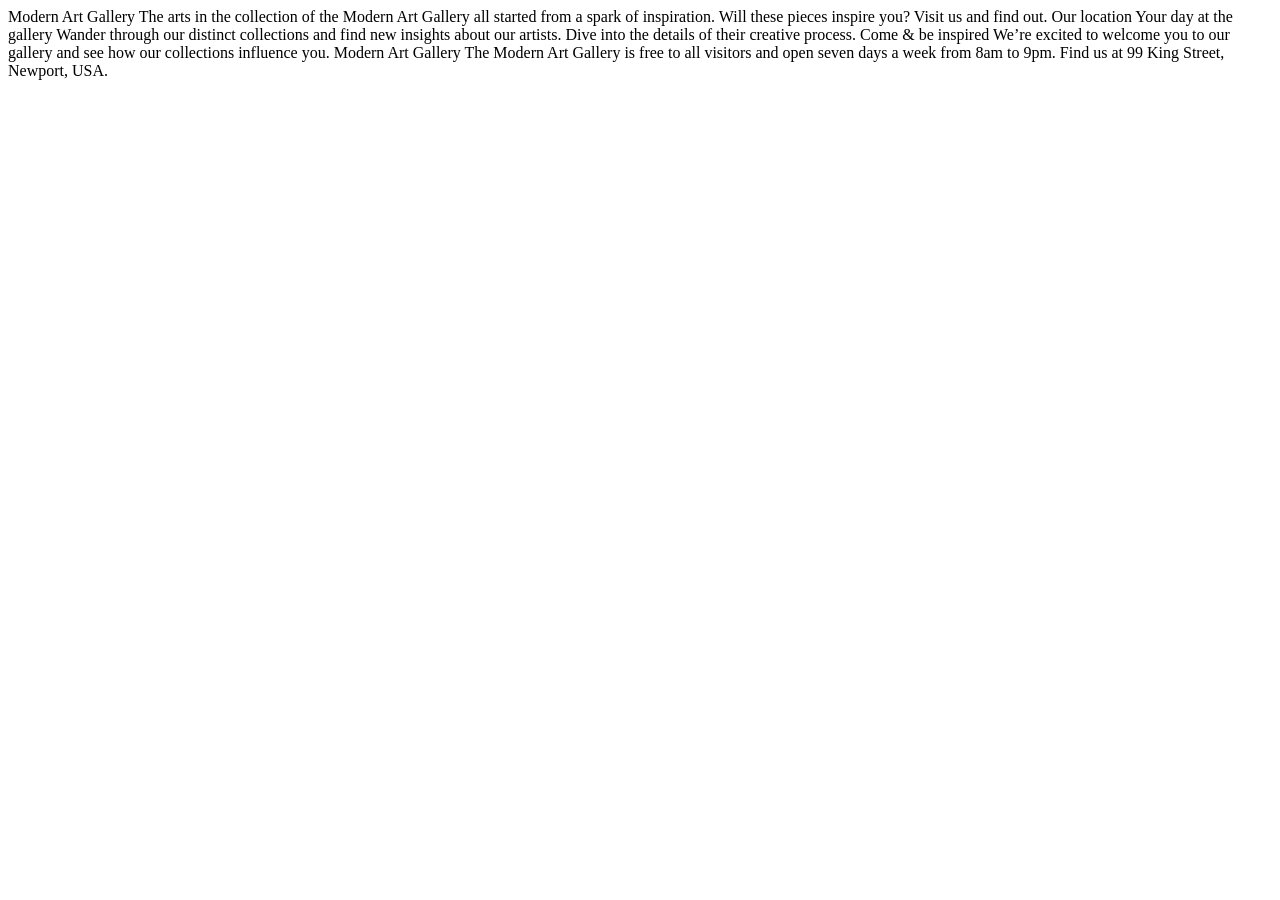
==== index.html @ 222d8541 "chore: initialize project structure" ====
<!DOCTYPE html>
<html lang="en">
<head>
  <meta charset="UTF-8">
  <meta name="viewport" content="width=device-width, initial-scale=1.0">

  <link rel="icon" type="image/png" sizes="32x32" href="./assets/favicon-32x32.png">
  
  <title>Frontend Mentor | Art gallery website</title>
</head>
<body>

  Modern Art Gallery

  The arts in the collection of the Modern Art Gallery all started 
  from a spark of inspiration. Will these pieces inspire you? Visit 
  us and find out.

  Our location

  Your day at the gallery

  Wander through our distinct collections and find new insights about 
  our artists. Dive into the details of their creative process.

  Come &amp; be inspired

  We’re excited to welcome you to our gallery and see how our collections 
  influence you.

  Modern Art Gallery

  The Modern Art Gallery is free to all visitors and open seven days a week 
  from 8am to 9pm. Find us at 99 King Street, Newport, USA.
</body>
</html>
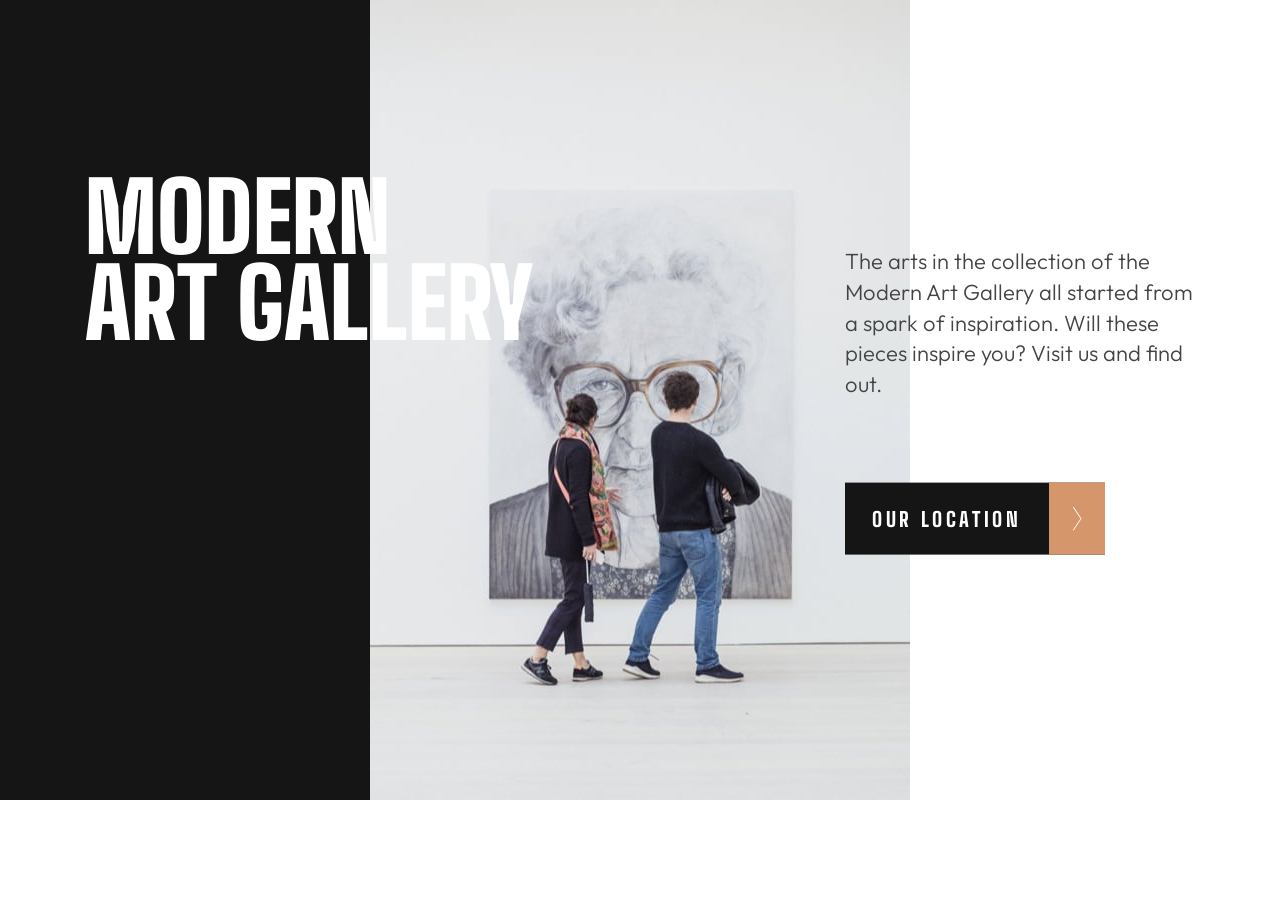
==== commit 5ee173e0: "feat: add hero section layout and styles" ====
--- a/index.html
+++ b/index.html
@@ -1,36 +1,57 @@
 <!DOCTYPE html>
 <html lang="en">
+
 <head>
   <meta charset="UTF-8">
   <meta name="viewport" content="width=device-width, initial-scale=1.0">
 
-  <link rel="icon" type="image/png" sizes="32x32" href="./assets/favicon-32x32.png">
-  
-  <title>Frontend Mentor | Art gallery website</title>
+  <title>Art gallery website | VIMP</title>
+
+  <link rel="icon" type="image/png" sizes="32x32" href="./favicon.png">
+  <link rel="stylesheet" href="./styles/main.css">
 </head>
+
 <body>
 
-  Modern Art Gallery
+  <main>
+    <section class="hero" aria-labelledby="hero-title">
+      <picture class="hero__illustration">
+        <source media="(min-width: 1200px)"
+          srcset="./assets/images/illustrations/hero-desktop.jpg 1x, ./assets/images/illustrations/hero@2x-desktop.jpg 2x">
+        <source media="(min-width: 768px)"
+          srcset="./assets/images/illustrations/hero-tablet.jpg 1x, ./assets/images/illustrations/hero@2x-tablet.jpg 2x">
+        <img src="./assets/images/illustrations/hero-mobile.jpg"
+          srcset="./assets/images/illustrations/hero@2x-mobile.jpg 2x" alt="" class="hero__image">
+      </picture>
 
-  The arts in the collection of the Modern Art Gallery all started 
-  from a spark of inspiration. Will these pieces inspire you? Visit 
-  us and find out.
+      <div class="hero__inner container">
+        <div class="hero__content">
+          <h1 id="hero-title" class="hero__title">Modern Art Gallery</h1>
+          <p class="hero__description">
+            The arts in the collection of the Modern Art Gallery all started
+            from a spark of inspiration. Will these pieces inspire you? Visit
+            us and find out.
+          </p>
+          <a href="./pages/location.html" class="button">
+            <span class="button__text">Our location</span>
+            <span class="button__icon" aria-hidden="true">
+              <img src="./assets/images/icons/icon-arrow-right.svg" alt="">
+            </span>
+          </a>
+        </div>
+      </div>
+    </section>
 
-  Our location
+    <!-- Your day at the gallery
+    Wander through our distinct collections and find new insights about
+    our artists. Dive into the details of their creative process.
+    Come &amp; be inspired
+    We’re excited to welcome you to our gallery and see how our collections
+    influence you.
+    Modern Art Gallery
+    The Modern Art Gallery is free to all visitors and open seven days a week
+    from 8am to 9pm. Find us at 99 King Street, Newport, USA. -->
+  </main>
+</body>
 
-  Your day at the gallery
-
-  Wander through our distinct collections and find new insights about 
-  our artists. Dive into the details of their creative process.
-
-  Come &amp; be inspired
-
-  We’re excited to welcome you to our gallery and see how our collections 
-  influence you.
-
-  Modern Art Gallery
-
-  The Modern Art Gallery is free to all visitors and open seven days a week 
-  from 8am to 9pm. Find us at 99 King Street, Newport, USA.
-</body>
 </html>
--- a/styles/main.css
+++ b/styles/main.css
@@ -0,0 +1,180 @@
+@layer reset, fonts, tokens, base, layout, components, utilities, responsive, states;
+
+@import url('./reset.css') layer(reset);
+@import url('./fonts.css') layer(fonts);
+@import url('./tokens.css') layer(tokens);
+
+@layer base {
+  body {
+    font-family: var(--ff-body);
+    font-weight: var(--fw-light);
+    font-size: var(--fs-200);
+    background-color: var(--color-surface-default);
+    color: var(--color-text-body);
+    line-height: 1.4;
+  }
+}
+
+
+@layer layout {
+  .container {
+    inline-size: clamp(21.4375rem, 91vw, 69.375rem);
+    margin-inline: auto;
+  }
+
+  /* HERO */
+  .hero__inner {
+    margin-block-start: var(--space-400);
+  }
+
+  .hero__content {
+    margin-inline: auto;
+    max-inline-size: 25rem;
+    display: grid;
+    grid-template-columns: 1fr;
+    justify-items: start;
+    gap: var(--space-400);
+  }
+}
+
+@layer components {
+
+  /* BUTTON */
+  .button {
+    display: inline-flex;
+    background-color: var(--color-surface-primary);
+
+    >* {
+      padding-block: 1.1em;
+    }
+  }
+
+  .button__text {
+    padding-inline: 1.35em;
+    font-family: var(--ff-heading);
+    font-size: var(--fs-400);
+    font-weight: var(--fw-extra-bold);
+    text-transform: uppercase;
+    letter-spacing: 0.2275rem;
+    color: var(--color-text-inverse);
+  }
+
+  .button__icon {
+    inline-size: 3.5rem;
+    display: grid;
+    place-items: center;
+    background-color: var(--color-accent);
+  }
+
+  /* ILLUSTRATION */
+  .hero__illustration {
+    margin-inline: auto;
+    inline-size: max-content;
+  }
+
+  /* TYPOGRAPHY */
+  .hero__title {
+    font-family: var(--ff-heading);
+    font-size: var(--fs-1000);
+    font-weight: var(--fw-black);
+    text-transform: uppercase;
+    text-wrap: balance;
+    color: var(--color-text-heading);
+    line-height: .9;
+  }
+
+  .hero__description {
+    font-size: var(--fs-300);
+  }
+}
+
+
+@layer utilities {
+  .stack {
+    display: flex;
+    flex-direction: column;
+    gap: var(--stack-space, 1rem);
+  }
+
+  .cluster {
+    display: flex;
+    align-items: center;
+    gap: var(--cluster-space, 1rem);
+  }
+}
+
+
+@layer responsive {
+  @media (width >=48rem) {
+
+    .hero {
+      position: relative;
+    }
+
+    .hero__inner {
+      position: absolute;
+      top: 50%;
+      left: 50%;
+      margin-block-start: unset;
+      transform: translate(-50%, -50%);
+    }
+
+    .hero__content {
+      max-inline-size: 21.1875rem;
+      margin-inline: unset;
+      margin-left: auto;
+      gap: var(--space-600);
+    }
+
+    .hero__illustration {
+      margin-inline: unset;
+    }
+
+    .hero__title {
+      font-size: var(--fs-1100);
+    }
+  }
+
+
+  @media (width >=75rem) {
+
+    .hero__content {
+      max-inline-size: none;
+      margin-left: unset;
+      grid-template-columns: auto 21.875rem;
+      gap: var(--space-800);
+    }
+
+    .button {
+      grid-column: 2/-1;
+    }
+
+    .hero__illustration {
+      margin-inline: auto;
+      position: relative;
+
+      &::before {
+        content: '';
+        position: absolute;
+        inset: 0;
+        background-color: var(--color-surface-primary);
+        transform: translateX(-100%);
+        pointer-events: none;
+      }
+    }
+
+    .hero__title {
+      max-inline-size: 100ch;
+      font-size: var(--fs-1200);
+      transform: translateY(calc(-1 * (var(--space-400) + var(--space-500))));
+      color: var(--color-text-inverse);
+      mix-blend-mode: difference;
+    }
+
+    .hero__description {
+      font-size: var(--fs-500);
+    }
+  }
+}
+
+@layer states {}
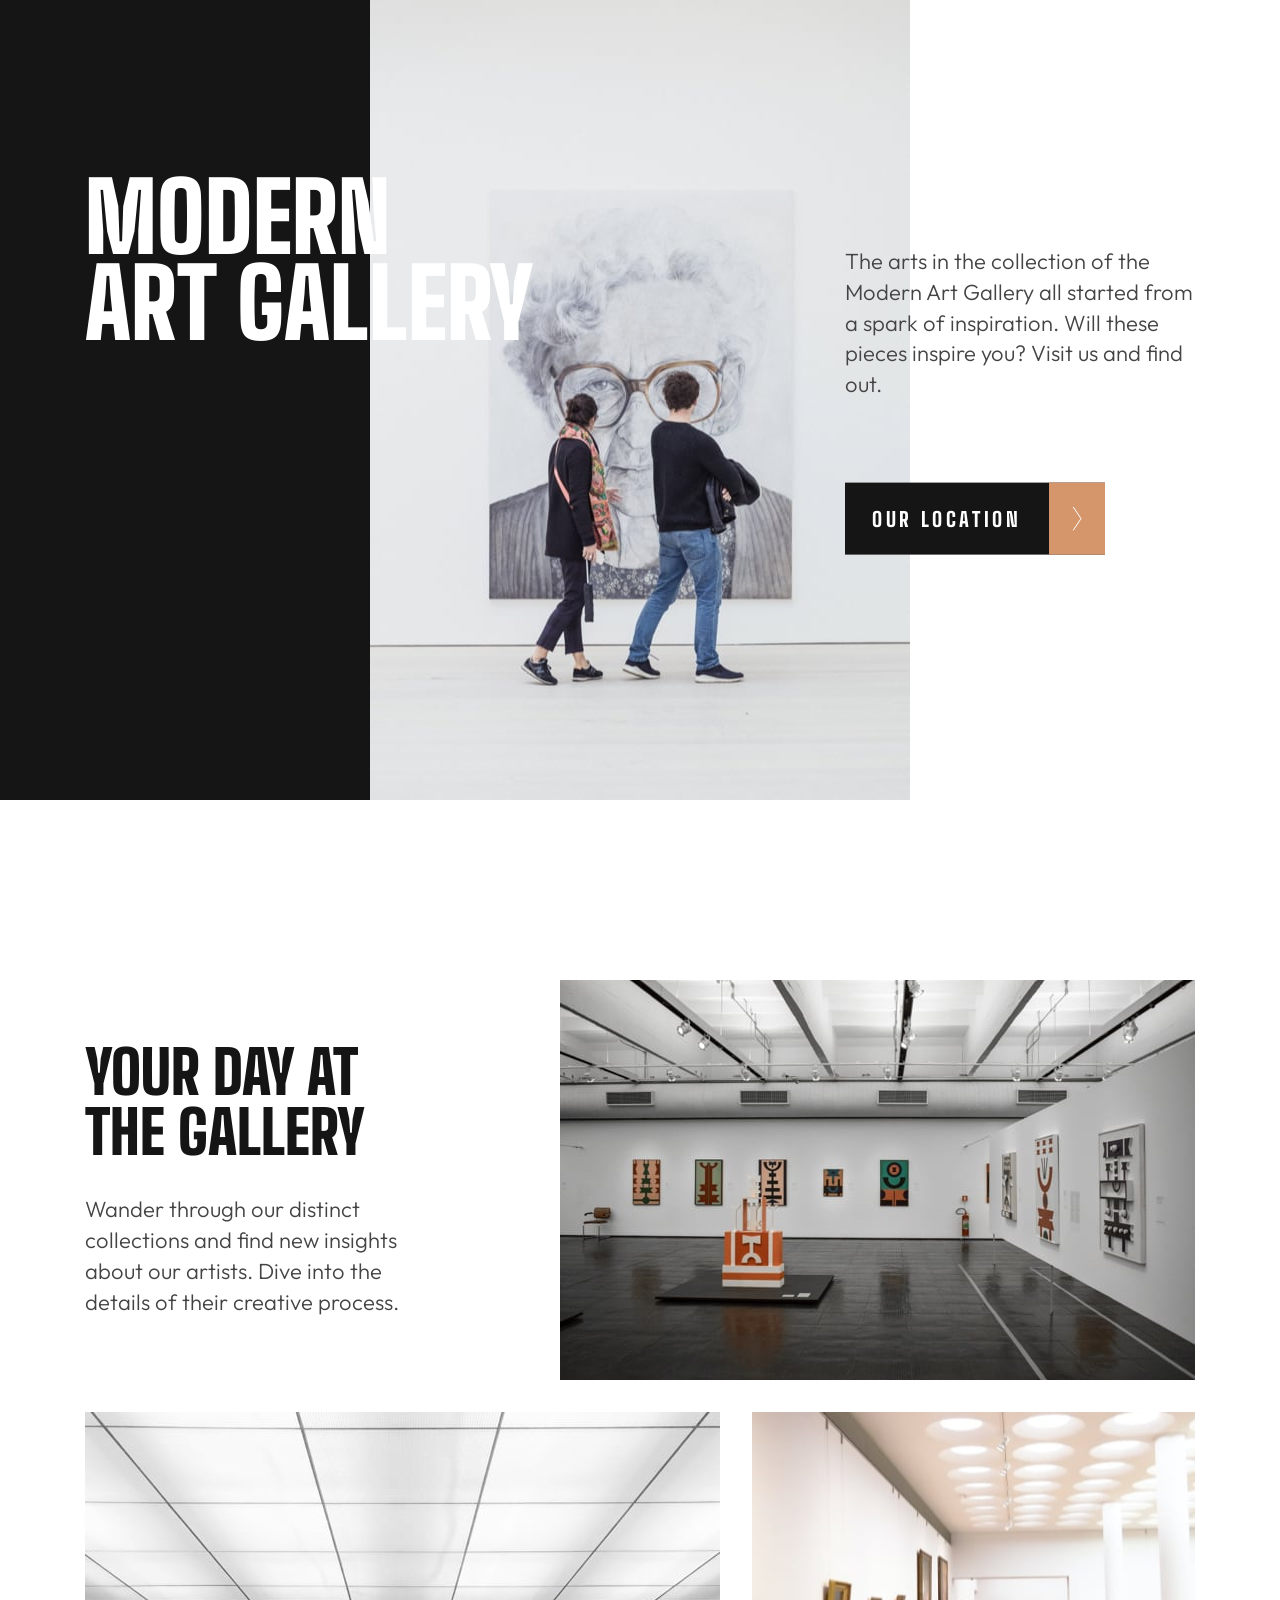
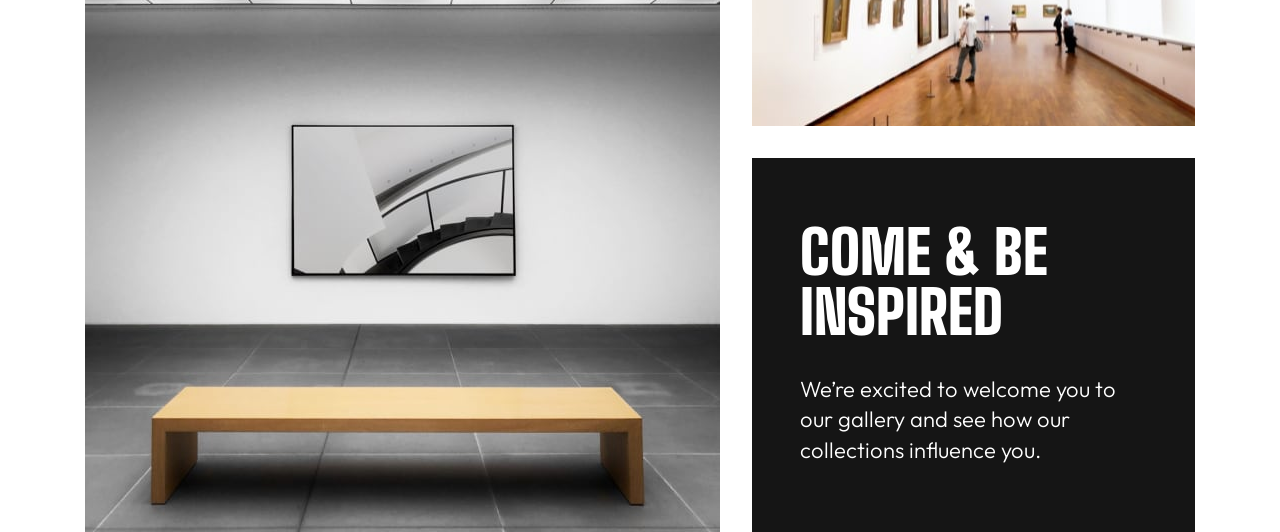
==== commit a122059f: "feat: add gallery section layout and styles" ====
--- a/index.html
+++ b/index.html
@@ -16,7 +16,7 @@
   <main>
     <section class="hero" aria-labelledby="hero-title">
       <picture class="hero__illustration">
-        <source media="(min-width: 1200px)"
+        <source media="(min-width: 64rem)"
           srcset="./assets/images/illustrations/hero-desktop.jpg 1x, ./assets/images/illustrations/hero@2x-desktop.jpg 2x">
         <source media="(min-width: 768px)"
           srcset="./assets/images/illustrations/hero-tablet.jpg 1x, ./assets/images/illustrations/hero@2x-tablet.jpg 2x">
@@ -42,13 +42,68 @@
       </div>
     </section>
 
-    <!-- Your day at the gallery
-    Wander through our distinct collections and find new insights about
-    our artists. Dive into the details of their creative process.
-    Come &amp; be inspired
-    We’re excited to welcome you to our gallery and see how our collections
-    influence you.
-    Modern Art Gallery
+    <section class="gallery" aria-labelledby="gallery-title">
+      <h2 id="gallery-title" class="visually-hidden">Gallery</h2>
+      <div class="gallery__inner container">
+
+        <article class="gallery__intro">
+          <figure class="gallery__intro-illustration">
+            <picture>
+              <source media="(min-width: 64rem)"
+                srcset="./assets/images/illustrations/grid-1-desktop.jpg 1x, ./assets/images/illustrations/grid-1@2x-desktop.jpg 2x">
+              <source media="(min-width: 768px)"
+                srcset="./assets/images/illustrations/grid-1-tablet.jpg 1x, ./assets/images/illustrations/grid-1@2x-tablet.jpg 2x">
+              <img src="./assets/images/illustrations/grid-1-mobile.jpg"
+                srcset="./assets/images/illustrations/grid-1@2x-mobile.jpg"
+                alt="Spacious gallery room with artworks displayed on walls and a central exhibit">
+            </picture>
+          </figure>
+
+          <div class="gallery__intro-content stack">
+            <h3 class="gallery__title">Your day <br class="title-break">at the gallery</h3>
+            <p class="gallery__description">
+              Wander through our distinct collections and find new insights about our artists. Dive into the details of
+              their creative process.
+            </p>
+          </div>
+        </article>
+
+        <figure class="gallery__item gallery__item--2">
+          <picture>
+            <source media="(min-width: 64rem)"
+              srcset="./assets/images/illustrations/grid-2-desktop.jpg 1x, ./assets/images/illustrations/grid-2@2x-desktop.jpg 2x">
+            <source media="(min-width: 768px)"
+              srcset="./assets/images/illustrations/grid-2-tablet.jpg 1x, ./assets/images/illustrations/grid-2@2x-tablet.jpg 2x">
+            <img src="./assets/images/illustrations/grid-2-mobile.jpg"
+              srcset="./assets/images/illustrations/grid-2@2x-mobile.jpg"
+              alt="Minimal gallery space with a bench and a single artwork on the wall">
+          </picture>
+        </figure>
+
+        <figure class="gallery__item gallery__item--3">
+          <picture>
+            <source media="(min-width: 64rem)"
+              srcset="./assets/images/illustrations/grid-3-desktop.jpg 1x, ./assets/images/illustrations/grid-3@2x-desktop.jpg 2x">
+            <source media="(min-width: 768px)"
+              srcset="./assets/images/illustrations/grid-3-tablet.jpg 1x, ./assets/images/illustrations/grid-3@2x-tablet.jpg 2x">
+            <img src="./assets/images/illustrations/grid-3-mobile.jpg"
+              srcset="./assets/images/illustrations/grid-3@2x-mobile.jpg"
+              alt="Art gallery hallway with wooden floors, framed artworks, and visitors walking">
+          </picture>
+        </figure>
+
+        <article class="gallery__card stack">
+          <h3 class="gallery__card-title">Come &amp; be inspired</h3>
+          <p class="gallery__card-description">
+            We’re excited to welcome you to our gallery and see how our collections
+            influence you.
+          </p>
+        </article>
+
+      </div>
+    </section>
+
+    <!-- Modern Art Gallery
     The Modern Art Gallery is free to all visitors and open seven days a week
     from 8am to 9pm. Find us at 99 King Street, Newport, USA. -->
   </main>
--- a/styles/main.css
+++ b/styles/main.css
@@ -29,15 +29,44 @@
 
   .hero__content {
     margin-inline: auto;
-    max-inline-size: 25rem;
     display: grid;
     grid-template-columns: 1fr;
     justify-items: start;
     gap: var(--space-400);
   }
+
+  /* GALLERY */
+  .gallery {
+    margin-block-start: calc(var(--space-1000) + var(--space-250));
+  }
+
+  .gallery__inner {
+    display: grid;
+    grid-template-columns: 1fr;
+    gap: var(--space-200);
+  }
+
+  .gallery__intro {
+    display: flex;
+    flex-direction: column;
+    gap: var(--space-300);
+    align-items: center;
+  }
+
+  .gallery__intro-content {
+    --stack-space: var(--space-300);
+  }
 }
 
 @layer components {
+
+  /* CARD */
+  .gallery__card {
+    --stack-space: var(--space-300);
+    padding: var(--space-600) var(--space-300);
+    background-color: var(--color-surface-primary);
+    color: var(--color-text-inverse);
+  }
 
   /* BUTTON */
   .button {
@@ -70,6 +99,17 @@
   .hero__illustration {
     margin-inline: auto;
     inline-size: max-content;
+  }
+
+  .gallery__item picture {
+    block-size: 100%;
+    background-color: lightblue;
+
+    img {
+      inline-size: 100%;
+      block-size: 100%;
+      object-fit: cover;
+    }
   }
 
   /* TYPOGRAPHY */
@@ -86,6 +126,29 @@
   .hero__description {
     font-size: var(--fs-300);
   }
+
+  .gallery__title,
+  .gallery__card-title {
+    font-family: var(--ff-heading);
+    font-size: var(--fs-800);
+    font-weight: var(--fw-black);
+    text-transform: uppercase;
+    line-height: 0.9;
+    text-wrap: balance;
+  }
+
+  .gallery__title {
+    color: var(--color-text-heading);
+  }
+
+  .gallery__card-title {
+    text-wrap: pretty;
+  }
+
+  .gallery__description,
+  .gallery__card-description {
+    font-size: var(--fs-300);
+  }
 }
 
 
@@ -100,6 +163,18 @@
     display: flex;
     align-items: center;
     gap: var(--cluster-space, 1rem);
+  }
+
+  .visually-hidden {
+    position: absolute;
+    inline-size: 1px;
+    block-size: 1px;
+    padding: 0;
+    margin: -1px;
+    overflow: hidden;
+    clip: rect(0 0 0 0);
+    white-space: nowrap;
+    border: 0;
   }
 }
 
@@ -133,10 +208,36 @@
     .hero__title {
       font-size: var(--fs-1100);
     }
-  }
-
-
-  @media (width >=75rem) {
+
+    .gallery {
+      margin-block-start: calc(var(--space-500) * 3);
+    }
+
+    .gallery__inner {
+      grid-template-columns: auto 1fr;
+    }
+
+    .gallery__intro {
+      grid-column: span 2;
+      flex-direction: row-reverse;
+      justify-content: space-between;
+    }
+
+    .gallery__intro-content {
+      max-inline-size: 22ch;
+    }
+
+    .gallery__item--2 {
+      grid-row: span 2;
+    }
+
+    .gallery__card {
+      padding: var(--space-1000) var(--space-400);
+    }
+  }
+
+
+  @media (width >=64rem) {
 
     .hero__content {
       max-inline-size: none;
@@ -164,7 +265,6 @@
     }
 
     .hero__title {
-      max-inline-size: 100ch;
       font-size: var(--fs-1200);
       transform: translateY(calc(-1 * (var(--space-400) + var(--space-500))));
       color: var(--color-text-inverse);
@@ -174,6 +274,43 @@
     .hero__description {
       font-size: var(--fs-500);
     }
+
+    .title-break {
+      display: none;
+    }
+
+    .gallery {
+      margin-block-start: calc((var(--space-500) * 4) + var(--space-250));
+    }
+
+    .gallery__inner {
+      gap: var(--space-400);
+    }
+
+    .gallery__title,
+    .gallery__card-title {
+      font-size: var(--fs-1000);
+      line-height: 1;
+    }
+
+    .gallery__description,
+    .gallery__card-description {
+      font-size: var(--fs-500);
+    }
+
+    .gallery__intro-illustration {
+      max-inline-size: 39.6875rem;
+    }
+
+    .gallery__intro-content {
+      --stack-space: var(--space-400);
+      max-inline-size: 30ch;
+    }
+
+    .gallery__card {
+      --stack-space: var(--space-400);
+      padding: var(--space-800) var(--space-600);
+    }
   }
 }
 
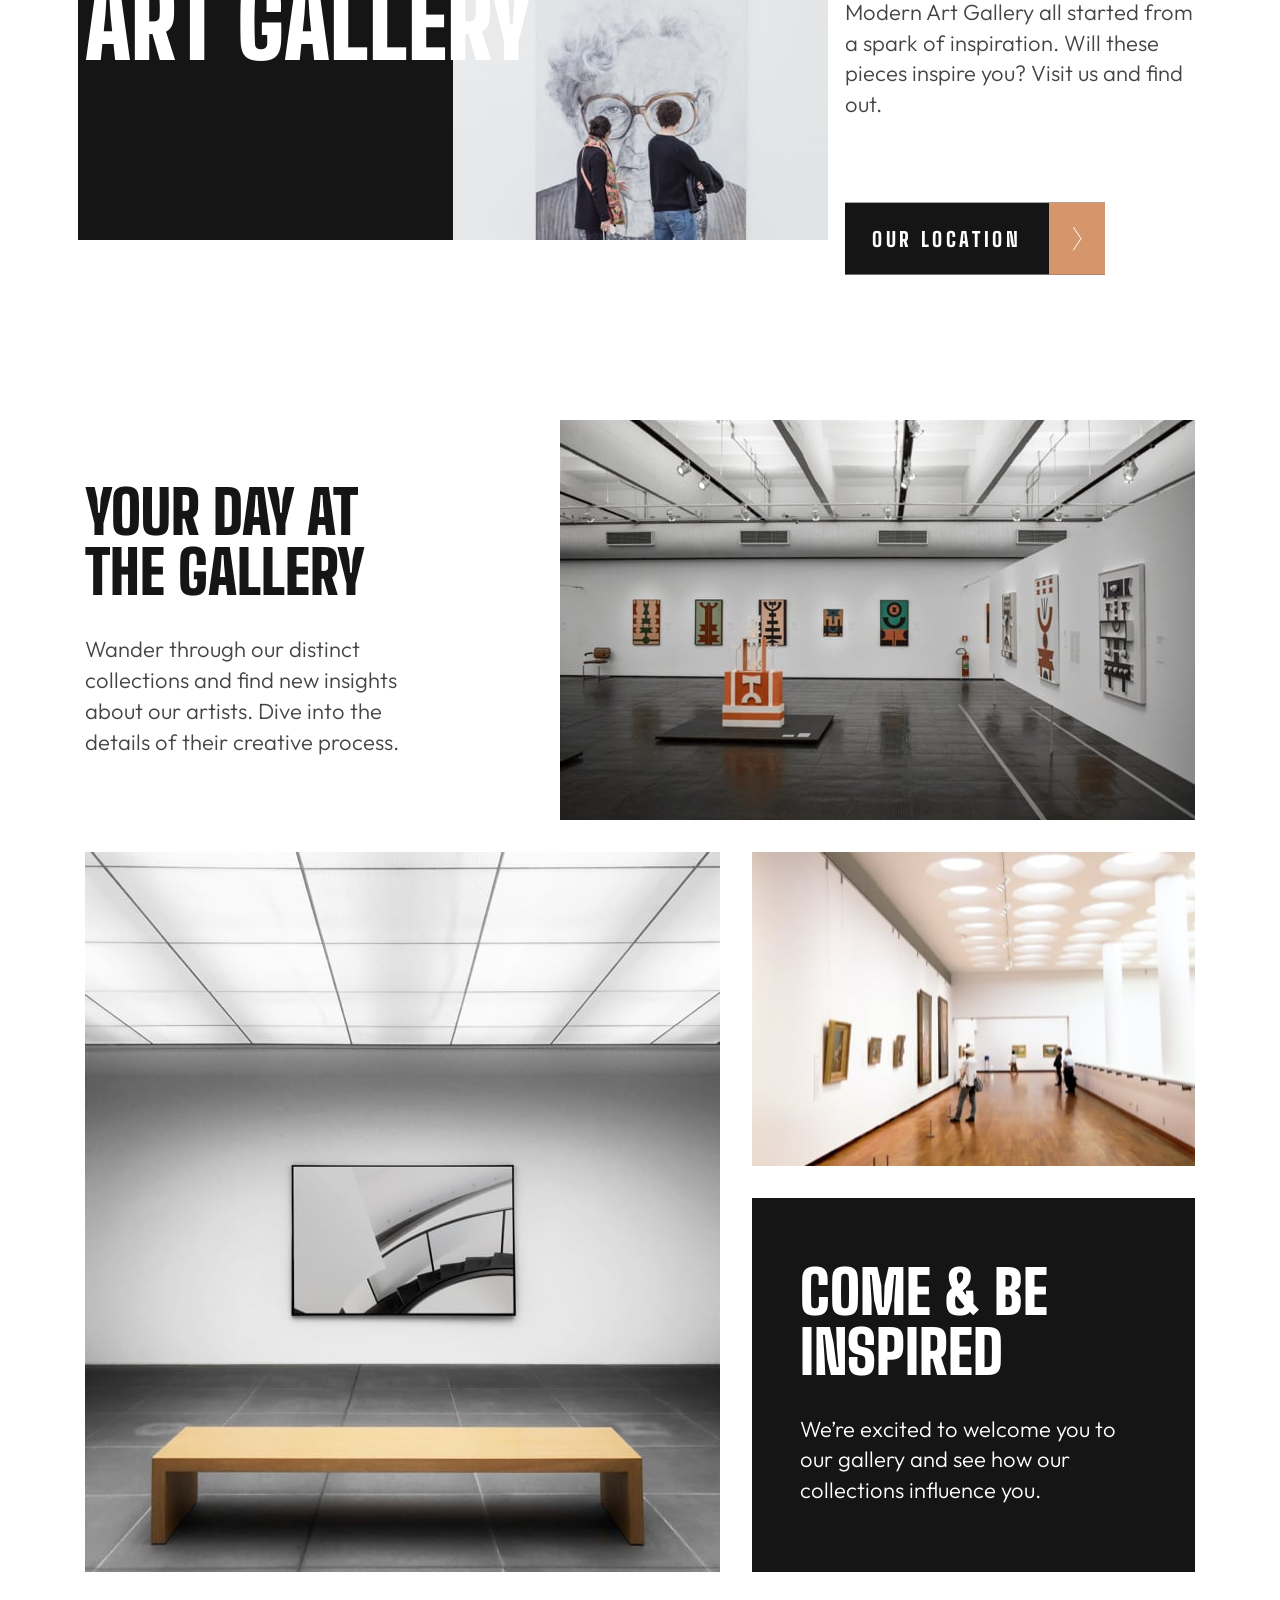
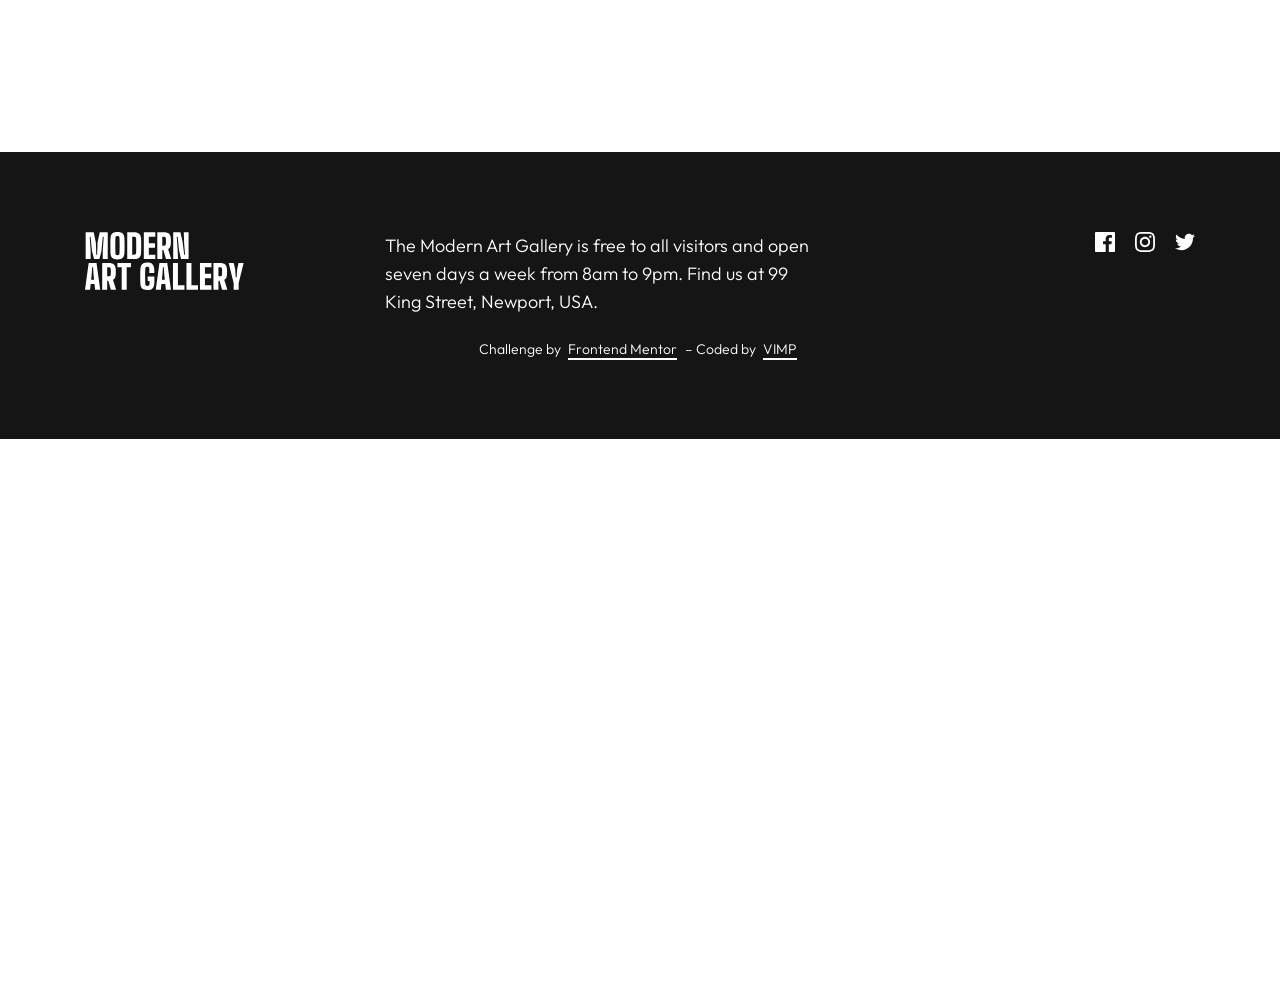
==== commit f495a7df: "feat: add footer section layout and styles" ====
--- a/index.html
+++ b/index.html
@@ -103,10 +103,51 @@
       </div>
     </section>
 
-    <!-- Modern Art Gallery
-    The Modern Art Gallery is free to all visitors and open seven days a week
-    from 8am to 9pm. Find us at 99 King Street, Newport, USA. -->
   </main>
+
+  <footer class="footer">
+    <div class="footer__inner container stack">
+
+      <div class="footer__content">
+        <img src="./assets/images/logos/logo-light.svg" alt="Modern Art Gallery"
+          class="footer__logo footer__logo--light">
+        <p class="footer__description">
+          The Modern Art Gallery is free to all visitors and open seven days a week
+          from 8am to 9pm. Find us at 99 King Street, Newport, USA.
+        </p>
+        <ul class="social cluster" aria-label="Social media">
+          <li class="social__item">
+            <a href="https://www.facebook.com" target="_blank" rel="noopener noreferrer" aria-label="Facebook"
+              class="social__link">
+              <svg class="social__icon" aria-hidden="true">
+                <use href="./assets/images/icons/social-sprite.svg#facebook"></use>
+              </svg>
+            </a>
+          </li>
+          <li class="social__item">
+            <a href="https://www.instagram.com" target="_blank" rel="noopener noreferrer" aria-label="Instagram"
+              class="social__link">
+              <svg class="social__icon" aria-hidden="true">
+                <use href="./assets/images/icons/social-sprite.svg#instagram"></use>
+              </svg>
+            </a>
+          </li>
+          <li class="social__item">
+            <a href="https://x.com" target="_blank" rel="noopener noreferrer" aria-label="X" class="social__link">
+              <svg class="social__icon" aria-hidden="true">
+                <use href="./assets/images/icons/social-sprite.svg#twitter"></use>
+              </svg>
+            </a>
+          </li>
+        </ul>
+      </div>
+
+      <small class="attribution">Challenge by <a href="https://www.frontendmentor.io/challenges" target="_blank"
+          rel="noopener noreferrer" class="attribution__link">Frontend Mentor</a> – Coded by <a
+          href="https://www.frontendmentor.io/profile/vimp" target="_blank" rel="noopener noreferrer"
+          class="attribution__link">VIMP</a></small>
+    </div>
+  </footer>
 </body>
 
 </html>
--- a/styles/main.css
+++ b/styles/main.css
@@ -37,7 +37,7 @@
 
   /* GALLERY */
   .gallery {
-    margin-block-start: calc(var(--space-1000) + var(--space-250));
+    padding-block: calc(var(--space-1000) + var(--space-250));
   }
 
   .gallery__inner {
@@ -55,6 +55,24 @@
 
   .gallery__intro-content {
     --stack-space: var(--space-300);
+  }
+
+  /* FOOTER */
+  .footer {
+    padding-block: var(--space-600);
+    background-color: var(--color-surface-primary);
+    color: var(--color-text-inverse);
+  }
+
+  .footer__inner {
+    --stack-space: var(--space-300);
+  }
+
+  .footer__content {
+    padding-inline: var(--space-300);
+    display: grid;
+    grid-template-columns: 1fr;
+    gap: var(--space-500);
   }
 }
 
@@ -103,13 +121,32 @@
 
   .gallery__item picture {
     block-size: 100%;
-    background-color: lightblue;
 
     img {
       inline-size: 100%;
       block-size: 100%;
       object-fit: cover;
     }
+  }
+
+  .footer__logo {
+    inline-size: 6.875rem;
+  }
+
+  /* SOCIAL MEDIA */
+  .social {
+    inline-size: 6.25rem;
+    justify-content: space-between;
+  }
+
+  .social__link {
+    display: grid;
+    place-items: center;
+  }
+
+  .social__icon {
+    block-size: 1.25rem;
+    aspect-ratio: 1;
   }
 
   /* TYPOGRAPHY */
@@ -146,8 +183,29 @@
   }
 
   .gallery__description,
-  .gallery__card-description {
+  .gallery__card-description,
+  .footer__description {
     font-size: var(--fs-300);
+  }
+
+  .attribution {
+    font-size: var(--fs-100);
+    text-align: center;
+  }
+
+  .attribution__link {
+    position: relative;
+    margin-inline: .3em;
+
+    &::after {
+      content: '';
+      position: absolute;
+      right: 0;
+      bottom: -0.125rem;
+      inline-size: 100%;
+      block-size: 0.125rem;
+      background-color: currentColor;
+    }
   }
 }
 
@@ -210,7 +268,7 @@
     }
 
     .gallery {
-      margin-block-start: calc(var(--space-500) * 3);
+      padding-block: calc(var(--space-500) * 3);
     }
 
     .gallery__inner {
@@ -233,6 +291,21 @@
 
     .gallery__card {
       padding: var(--space-1000) var(--space-400);
+    }
+
+    .footer__content {
+      padding-inline: unset;
+      grid-template-columns: auto 1fr auto;
+      gap: var(--space-800);
+    }
+
+    .footer__description {
+      max-inline-size: 25ch;
+      line-height: 1.55;
+    }
+
+    .social {
+      align-self: start;
     }
   }
 
@@ -280,7 +353,7 @@
     }
 
     .gallery {
-      margin-block-start: calc((var(--space-500) * 4) + var(--space-250));
+      padding-block: calc((var(--space-500) * 4) + var(--space-250));
     }
 
     .gallery__inner {
@@ -311,6 +384,22 @@
       --stack-space: var(--space-400);
       padding: var(--space-800) var(--space-600);
     }
+
+    .footer {
+      padding-block: var(--space-1000);
+    }
+
+    .footer__content {
+      gap: calc(var(--space-800) * 2 + var(--space-150));
+    }
+
+    .footer__logo {
+      inline-size: 10rem;
+    }
+
+    .footer__description {
+      max-inline-size: 36ch;
+    }
   }
 }
 
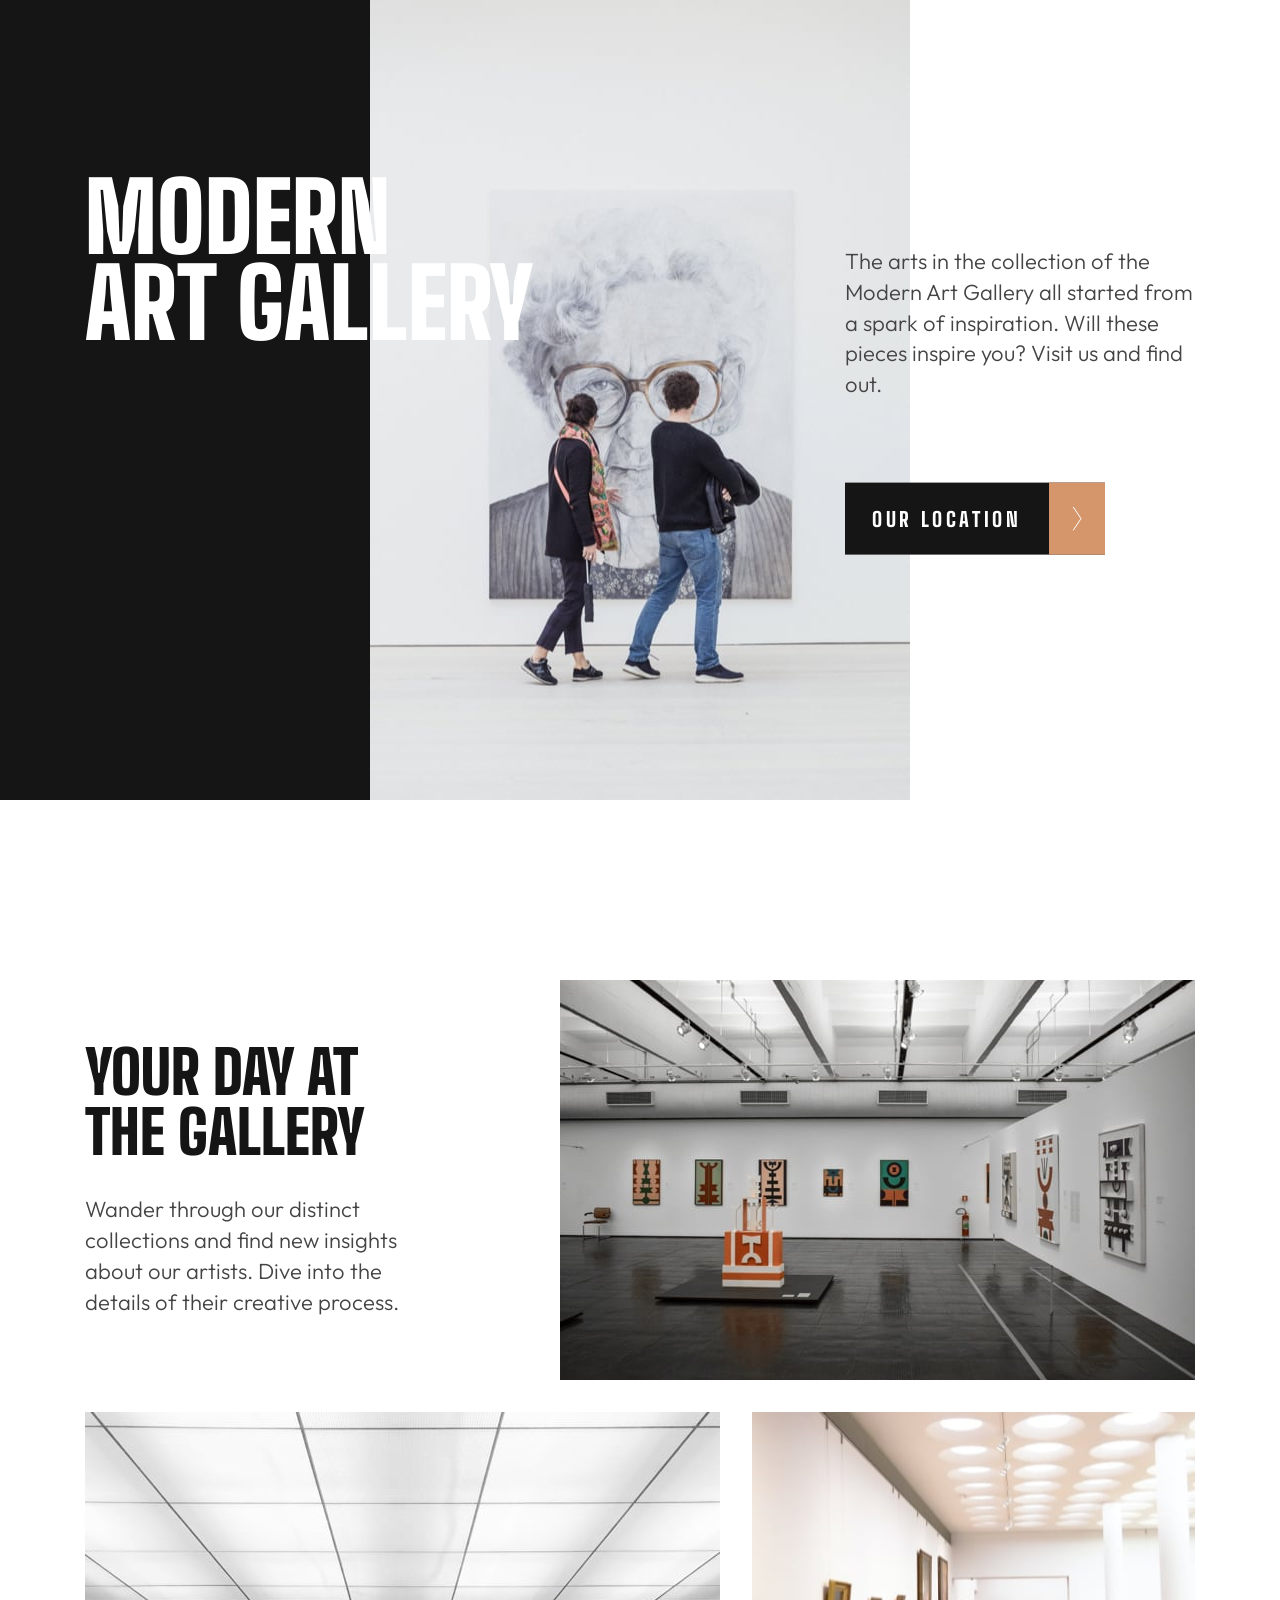
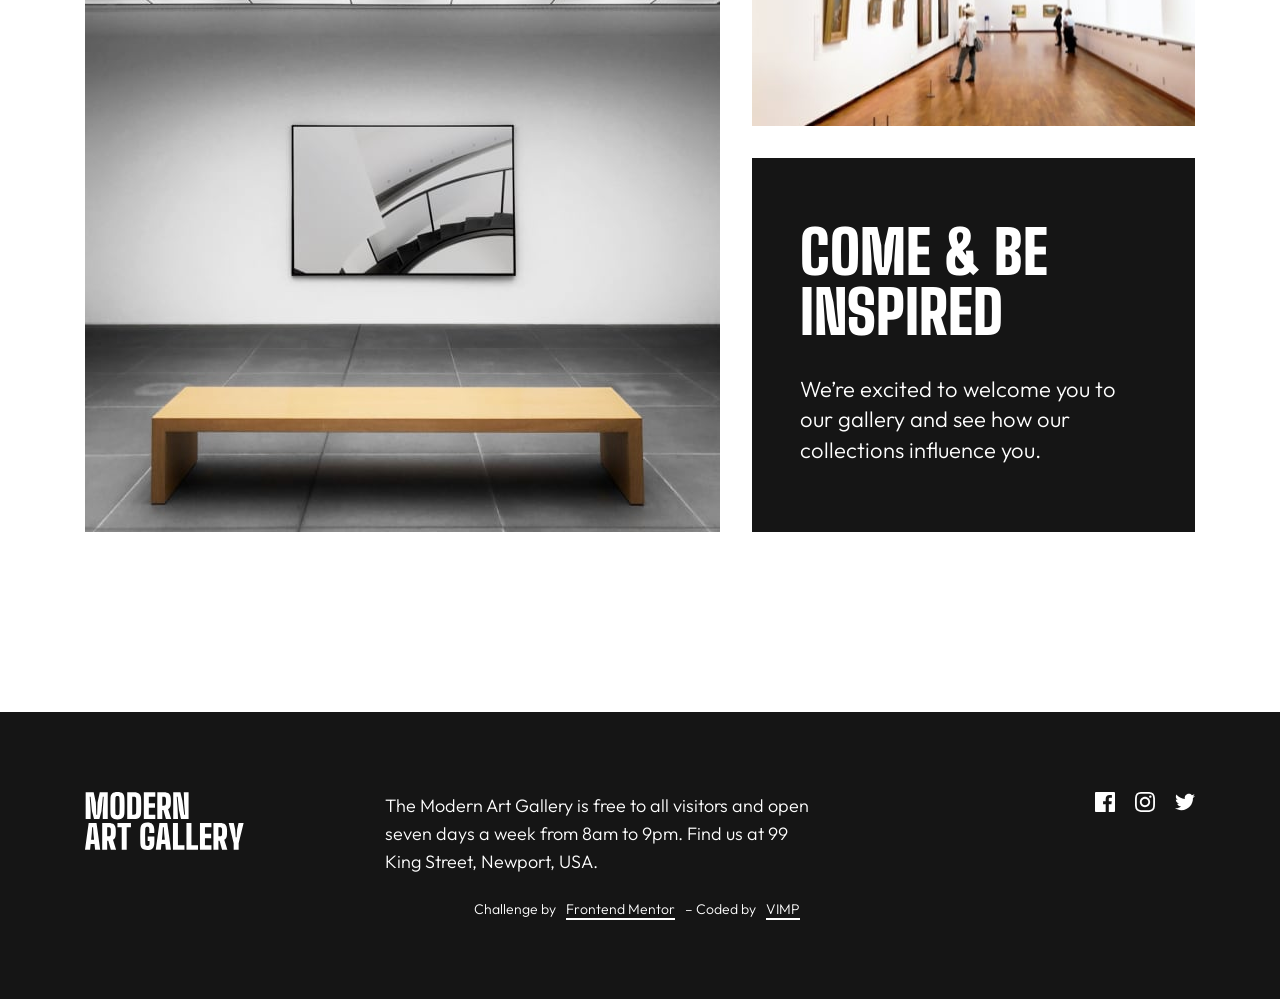
==== commit 3b9b3aa8: "feat: add location page layout, styles and states" ====
--- a/index.html
+++ b/index.html
@@ -109,8 +109,7 @@
     <div class="footer__inner container stack">
 
       <div class="footer__content">
-        <img src="./assets/images/logos/logo-light.svg" alt="Modern Art Gallery"
-          class="footer__logo footer__logo--light">
+        <img src="./assets/images/logos/logo-light.svg" alt="Modern Art Gallery" class="footer__logo">
         <p class="footer__description">
           The Modern Art Gallery is free to all visitors and open seven days a week
           from 8am to 9pm. Find us at 99 King Street, Newport, USA.
@@ -144,7 +143,7 @@
 
       <small class="attribution">Challenge by <a href="https://www.frontendmentor.io/challenges" target="_blank"
           rel="noopener noreferrer" class="attribution__link">Frontend Mentor</a> – Coded by <a
-          href="https://www.frontendmentor.io/profile/vimp" target="_blank" rel="noopener noreferrer"
+          href="https://www.frontendmentor.io/profile/vimpdev" target="_blank" rel="noopener noreferrer"
           class="attribution__link">VIMP</a></small>
     </div>
   </footer>
--- a/styles/main.css
+++ b/styles/main.css
@@ -74,6 +74,53 @@
     grid-template-columns: 1fr;
     gap: var(--space-500);
   }
+
+  /* LOCATION */
+  .location {
+    padding-block: var(--space-1000);
+    background-color: var(--color-surface-primary);
+    color: var(--color-text-inverse);
+  }
+
+  .location__inner {
+    display: grid;
+    grid-template-columns: 1fr;
+    gap: var(--space-600);
+  }
+
+  .location__content {
+    --stack-space: var(--space-250);
+  }
+
+  [data-page="location"] .footer {
+    --color-text-body: var(--color-grey-900);
+    background-color: var(--color-accent);
+    color: var(--color-text-body);
+  }
+
+  .map {
+    position: relative;
+    background-color: var(--color-surface-primary);
+  }
+
+  .map__illustration {
+    max-inline-size: 90rem;
+    margin-inline: auto;
+
+    img {
+      inline-size: 100%;
+      block-size: 100%;
+      max-block-size: 37.5rem;
+      object-fit: cover;
+
+    }
+  }
+
+  .map .button {
+    position: absolute;
+    top: var(--space-125);
+    left: var(--space-125);
+  }
 }
 
 @layer components {
@@ -90,6 +137,7 @@
   .button {
     display: inline-flex;
     background-color: var(--color-surface-primary);
+    transition: background-color var(--transition-fast);
 
     >* {
       padding-block: 1.1em;
@@ -111,6 +159,7 @@
     display: grid;
     place-items: center;
     background-color: var(--color-accent);
+    transition: background-color var(--transition-fast);
   }
 
   /* ILLUSTRATION */
@@ -142,6 +191,7 @@
   .social__link {
     display: grid;
     place-items: center;
+    transition: color var(--transition-fast);
   }
 
   .social__icon {
@@ -195,7 +245,8 @@
 
   .attribution__link {
     position: relative;
-    margin-inline: .3em;
+    margin-inline: .5em;
+    transition: color var(--transition-fast);
 
     &::after {
       content: '';
@@ -205,7 +256,33 @@
       inline-size: 100%;
       block-size: 0.125rem;
       background-color: currentColor;
-    }
+      transition: inline-size var(--transition-fast);
+    }
+  }
+
+  .location__title,
+  .location__street {
+    font-family: var(--ff-heading);
+    font-weight: var(--fw-black);
+    text-transform: uppercase;
+  }
+
+  .location__title {
+    font-size: var(--fs-900);
+    line-height: 0.9;
+  }
+
+  .location__street {
+    font-size: var(--fs-700);
+    color: var(--color-accent);
+  }
+
+  .location__content {
+    font-size: var(--fs-300);
+  }
+
+  .location__address-details {
+    font-style: normal;
   }
 }
 
@@ -307,6 +384,26 @@
     .social {
       align-self: start;
     }
+
+    /* LOCATION PAGE */
+    .map .button {
+      top: var(--space-200);
+      left: var(--space-500);
+    }
+
+    .location__inner {
+      grid-template-columns: auto 1fr;
+      gap: var(--space-0);
+    }
+
+    .location__content {
+      max-inline-size: 34ch;
+      justify-self: end;
+    }
+
+    .location__title {
+      max-inline-size: 10ch;
+    }
   }
 
 
@@ -400,7 +497,67 @@
     .footer__description {
       max-inline-size: 36ch;
     }
+
+    /* LOCATION PAGE */
+    .map .button {
+      left: calc(var(--space-600) * 3 + var(--space-150));
+    }
+
+    .location {
+      padding-block: calc(var(--space-400) * 4 + var(--space-025));
+    }
+
+    .location__content {
+      --stack-space: var(--space-300);
+      max-inline-size: 37ch;
+      font-size: var(--fs-500);
+    }
+
+    .location__title {
+      font-size: var(--fs-1100);
+    }
+
+    .location__description {
+      margin-block-start: var(--space-100);
+    }
   }
 }
 
-@layer states {}+@layer states {
+
+  :focus-visible {
+    outline-color: var(--color-accent);
+  }
+
+  [data-page="location"] .social__link:focus-visible,
+  [data-page="location"] .attribution__link:focus-visible {
+    outline-color: var(--color-surface-primary);
+  }
+
+  @media (hover:hover) {
+
+    .button:hover {
+      background-color: var(--color-accent);
+    }
+
+    .button:hover .button__icon {
+      background-color: var(--color-surface-primary);
+    }
+
+    .social__link:hover,
+    .attribution__link:hover {
+      color: var(--color-accent);
+    }
+
+    /* LOCATION PAGE */
+    [data-page="location"] .social__link:hover,
+    [data-page="location"] .attribution__link:hover {
+      color: var(--color-text-inverse);
+    }
+  }
+
+
+  .attribution__link:is(:hover, :focus-visible)::after {
+    inline-size: 0;
+  }
+}
